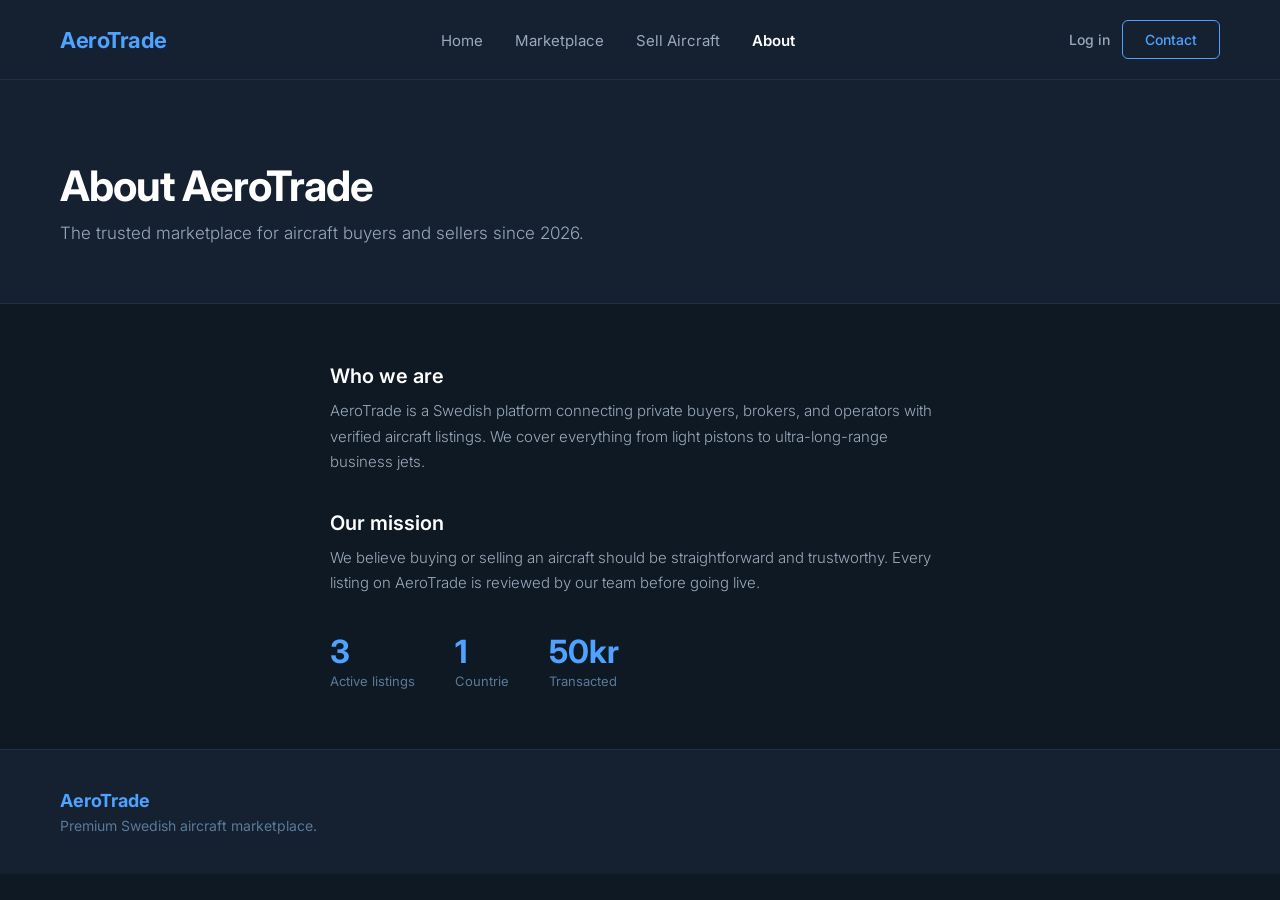
==== Main/about.html @ 5b239044 "[update] quick save" ====
<!DOCTYPE html>
<html lang="en">
<head>
    <meta charset="UTF-8">
    <meta name="viewport" content="width=device-width, initial-scale=1.0">
    <title>About – AeroTrade</title>
    <link rel="stylesheet" href="style.css">
    <link href="https://fonts.googleapis.com/css2?family=Inter:wght@300;400;500;600;700&display=swap" rel="stylesheet">
</head>
<body>

    <header>
        <nav class="navbar">
            <div class="logo">AeroTrade</div>
            <ul class="nav-links">
                <li><a href="index.html">Home</a></li>
                <li><a href="marketplace.html">Marketplace</a></li>
                <li><a href="sell.html">Sell Aircraft</a></li>
                <li><a href="about.html" class="active">About</a></li>
            </ul>
            <div class="nav-right">
                <a href="login.html" class="login-btn">Log in</a>
                <a href="contact.html" class="nav-button">Contact</a>
            </div>
            <button class="hamburger" id="hamburger" onclick="toggleMenu()">
                <span></span><span></span><span></span>
            </button>
        </nav>
        <div class="mobile-menu" id="mobileMenu">
            <a href="index.html" onclick="toggleMenu()">Home</a>
            <a href="marketplace.html" onclick="toggleMenu()">Marketplace</a>
            <a href="sell.html" onclick="toggleMenu()">Sell Aircraft</a>
            <a href="about.html" onclick="toggleMenu()">About</a>
            <a href="contact.html" onclick="toggleMenu()">Contact</a>
            <a href="login.html" class="mobile-login" onclick="toggleMenu()">Log in</a>
        </div>
    </header>

    <section class="page-hero">
        <h1>About AeroTrade</h1>
        <p>The trusted marketplace for aircraft buyers and sellers since 2026.</p>
    </section>

    <section class="about-section">
        <div class="about-block">
            <h2>Who we are</h2>
            <p>AeroTrade is a Swedish platform connecting private buyers, brokers, and operators with verified aircraft listings. We cover everything from light pistons to ultra-long-range business jets.</p>
        </div>
        <div class="about-block">
            <h2>Our mission</h2>
            <p>We believe buying or selling an aircraft should be straightforward and trustworthy. Every listing on AeroTrade is reviewed by our team before going live.</p>
        </div>
        <div class="about-stats">
            <div class="about-stat">
                <strong>3</strong>
                <span>Active listings</span>
            </div>
            <div class="about-stat">
                <strong>1</strong>
                <span>Countrie</span>
            </div>
            <div class="about-stat">
                <strong>50kr</strong>
                <span>Transacted</span>
            </div>
        </div>
    </section>

    <footer>
        <div class="footer-content">
            <h3>AeroTrade</h3>
            <p>Premium Swedish aircraft marketplace.</p>
        </div>
    </footer>

    <script src="script.js"></script>
</body>
</html>
---- Main/style.css ----
* {
    margin: 0;
    padding: 0;
    box-sizing: border-box;
}

body {
    font-family: 'Inter', sans-serif;
    background-color: #0f1923;
    color: white;
}

/* NAVBAR */

.navbar {
    display: flex;
    justify-content: space-between;
    align-items: center;
    padding: 20px 60px;
    background-color: #152030;
    border-bottom: 1px solid #1e3048;
}

.logo {
    font-size: 22px;
    font-weight: 700;
    color: #4da3ff;
    letter-spacing: -0.5px;
}

.nav-links {
    display: flex;
    list-style: none;
    gap: 32px;
}

.nav-links a {
    color: #99aabb;
    text-decoration: none;
    font-size: 15px;
    font-weight: 400;
}

.nav-links a:hover {
    color: white;
}

.nav-links a.active {
    color: white;
    font-weight: 600;
}

.nav-right {
    display: flex;
    align-items: center;
    gap: 12px;
}

.login-btn {
    color: #99aabb;
    text-decoration: none;
    font-size: 14px;
    font-weight: 500;
}

.login-btn:hover {
    color: white;
}

.nav-button {
    padding: 10px 22px;
    border: 1px solid #4da3ff;
    background-color: transparent;
    color: #4da3ff;
    font-size: 14px;
    font-weight: 500;
    border-radius: 6px;
    cursor: pointer;
    font-family: 'Inter', sans-serif;
    text-decoration: none;
}

.nav-button:hover {
    background-color: #4da3ff;
    color: #0f1923;
}

.hamburger {
    display: none;
    flex-direction: column;
    gap: 5px;
    background: none;
    border: none;
    cursor: pointer;
    padding: 4px;
}

.hamburger span {
    display: block;
    width: 24px;
    height: 2px;
    background-color: white;
    border-radius: 2px;
    transition: 0.3s;
}

.hamburger.open span:nth-child(1) {
    transform: translateY(7px) rotate(45deg);
}

.hamburger.open span:nth-child(2) {
    opacity: 0;
}

.hamburger.open span:nth-child(3) {
    transform: translateY(-7px) rotate(-45deg);
}

/* MOBILMENY */

.mobile-menu {
    display: none;
    flex-direction: column;
    background-color: #0f1923;
    border-bottom: 1px solid #1e3048;
}

.mobile-menu.open {
    display: flex;
}

.mobile-menu a {
    color: #99aabb;
    text-decoration: none;
    font-size: 16px;
    font-weight: 400;
    padding: 16px 24px;
    border-bottom: 1px solid #1a2a3a;
    transition: background-color 0.2s, color 0.2s;
}

.mobile-menu a:last-child {
    border-bottom: none;
}

.mobile-menu a:hover {
    background-color: #152030;
    color: white;
}

.mobile-login {
    color: #4da3ff !important;
    font-weight: 500 !important;
}

/* HERO */

.hero {
    padding: 120px 60px;
    background-color: #152030;
    border-bottom: 1px solid #1e3048;
}

.hero h1 {
    font-size: 52px;
    font-weight: 700;
    margin-bottom: 16px;
    letter-spacing: -1px;
    line-height: 1.15;
}

.hero p {
    font-size: 18px;
    color: #99aabb;
    margin-bottom: 36px;
    font-weight: 300;
    max-width: 480px;
}

.hero-buttons {
    display: flex;
    gap: 14px;
    align-items: center;
}

.primary-btn {
    padding: 13px 28px;
    background-color: #4da3ff;
    color: #0f1923;
    border: none;
    border-radius: 6px;
    font-size: 15px;
    font-weight: 600;
    cursor: pointer;
    font-family: 'Inter', sans-serif;
    text-decoration: none;
    display: inline-block;
}

.primary-btn:hover {
    background-color: #6fb4ff;
}

.secondary-btn {
    padding: 13px 28px;
    background-color: transparent;
    color: white;
    border: 1px solid #2e4a66;
    border-radius: 6px;
    font-size: 15px;
    font-weight: 400;
    cursor: pointer;
    font-family: 'Inter', sans-serif;
    text-decoration: none;
    display: inline-block;
}

.secondary-btn:hover {
    border-color: #99aabb;
}

/* FEATURED */

.featured {
    padding: 70px 60px;
    max-width: 1200px;
    margin: 0 auto;
}

.section-title {
    margin-bottom: 28px;
}

.section-title h2 {
    font-size: 30px;
    font-weight: 600;
    letter-spacing: -0.5px;
}

.search-bar {
    width: 340px;
    padding: 11px 16px;
    background-color: #152030;
    border: 1px solid #1e3048;
    border-radius: 6px;
    color: white;
    font-size: 14px;
    font-family: 'Inter', sans-serif;
    margin-bottom: 36px;
    display: block;
    outline: none;
}

.search-bar::placeholder {
    color: #5a7a99;
}

.search-bar:focus {
    border-color: #4da3ff;
}

.aircraft-grid {
    display: flex;
    gap: 24px;
    flex-wrap: wrap;
}

.aircraft-card {
    width: 320px;
    background-color: #152030;
    border-radius: 12px;
    border: 1px solid #1e3048;
    overflow: hidden;
}

.aircraft-card:hover {
    border-color: #2e5a88;
}

.aircraft-card img {
    width: 100%;
    height: 190px;
    object-fit: cover;
    display: block;
}

.card-content {
    padding: 18px 20px 20px;
}

.card-content h3 {
    font-size: 18px;
    font-weight: 600;
    margin-bottom: 8px;
}

.price {
    color: #4da3ff;
    font-size: 16px;
    font-weight: 600;
    margin-bottom: 6px;
}

.specs {
    color: #99aabb;
    font-size: 13px;
    margin-bottom: 18px;
    font-weight: 300;
}

.card-btn {
    width: 100%;
    padding: 10px;
    background-color: transparent;
    color: #4da3ff;
    border: 1px solid #4da3ff;
    border-radius: 6px;
    font-size: 14px;
    font-weight: 500;
    cursor: pointer;
    font-family: 'Inter', sans-serif;
}

.card-btn:hover {
    background-color: #4da3ff;
    color: #0f1923;
}

/* MODAL */

.modal-overlay {
    display: none;
    position: fixed;
    top: 0;
    left: 0;
    width: 100%;
    height: 100%;
    background-color: rgba(0, 0, 0, 0.7);
    justify-content: center;
    align-items: center;
    z-index: 999;
}

.modal {
    background-color: #152030;
    border: 1px solid #1e3048;
    border-radius: 12px;
    padding: 36px;
    width: 90%;
    max-width: 480px;
    position: relative;
}

.modal-close {
    position: absolute;
    top: 16px;
    right: 16px;
    background: none;
    border: none;
    color: #99aabb;
    font-size: 18px;
    cursor: pointer;
}

.modal-close:hover {
    color: white;
}

.modal h2 {
    font-size: 24px;
    font-weight: 600;
    margin-bottom: 10px;
}

.modal-price {
    color: #4da3ff;
    font-size: 20px;
    font-weight: 600;
    margin-bottom: 6px;
}

.modal-specs {
    color: #99aabb;
    font-size: 13px;
    margin-bottom: 16px;
}

.modal-desc {
    color: #ccd6e0;
    font-size: 15px;
    line-height: 1.6;
    font-weight: 300;
}

/* FOOTER */

footer {
    padding: 40px 60px;
    background-color: #152030;
    border-top: 1px solid #1e3048;
}

.footer-content h3 {
    font-size: 18px;
    font-weight: 700;
    color: #4da3ff;
    margin-bottom: 6px;
}

.footer-content p {
    color: #5a7a99;
    font-size: 14px;
}

/* PAGE HERO (undersidor) */

.page-hero {
    padding: 80px 60px 60px;
    background-color: #152030;
    border-bottom: 1px solid #1e3048;
}

.page-hero h1 {
    font-size: 42px;
    font-weight: 700;
    letter-spacing: -1px;
    margin-bottom: 12px;
}

.page-hero p {
    font-size: 17px;
    color: #99aabb;
    font-weight: 300;
}

/* FORMULÄR */

.form-section {
    padding: 60px 24px;
    display: flex;
    justify-content: center;
}

.form-card {
    background-color: #152030;
    border: 1px solid #1e3048;
    border-radius: 12px;
    padding: 40px;
    width: 100%;
    max-width: 500px;
}

.form-card h2 {
    font-size: 22px;
    font-weight: 600;
    margin-bottom: 6px;
}

.form-sub {
    color: #5a7a99;
    font-size: 14px;
    margin-bottom: 28px;
    font-weight: 300;
}

.form-group {
    margin-bottom: 20px;
}

.form-group label {
    display: block;
    font-size: 13px;
    font-weight: 500;
    color: #99aabb;
    margin-bottom: 7px;
}

.form-group input,
.form-group textarea {
    width: 100%;
    padding: 11px 14px;
    background-color: #0f1923;
    border: 1px solid #1e3048;
    border-radius: 6px;
    color: white;
    font-size: 14px;
    font-family: 'Inter', sans-serif;
    outline: none;
    transition: border-color 0.2s;
}

.form-group input:focus,
.form-group textarea:focus {
    border-color: #4da3ff;
}

.form-group textarea {
    height: 120px;
    resize: vertical;
}

.field-error {
    color: #ff6b6b;
    font-size: 12px;
    margin-top: 5px;
    min-height: 16px;
}

.success-msg {
    color: #4dffa3;
    font-size: 14px;
    margin-top: 14px;
    text-align: center;
    font-weight: 500;
}

/* LOGIN-FLIKAR */

.login-tabs {
    display: flex;
    margin-bottom: 28px;
    border-bottom: 1px solid #1e3048;
}

.tab-btn {
    flex: 1;
    padding: 12px;
    background: none;
    border: none;
    color: #5a7a99;
    font-family: 'Inter', sans-serif;
    font-size: 14px;
    font-weight: 500;
    cursor: pointer;
    border-bottom: 2px solid transparent;
    margin-bottom: -1px;
    transition: color 0.2s, border-color 0.2s;
}

.tab-btn.active {
    color: white;
    border-bottom: 2px solid #4da3ff;
}

.tab-btn:hover {
    color: #99aabb;
}

/* ABOUT */

.about-section {
    max-width: 700px;
    margin: 0 auto;
    padding: 60px 40px;
}

.about-block {
    margin-bottom: 36px;
}

.about-block h2 {
    font-size: 20px;
    font-weight: 600;
    margin-bottom: 10px;
}

.about-block p {
    color: #99aabb;
    font-size: 15px;
    font-weight: 300;
    line-height: 1.7;
}

.about-stats {
    display: flex;
    gap: 40px;
    margin-top: 20px;
    flex-wrap: wrap;
}

.about-stat {
    display: flex;
    flex-direction: column;
}

.about-stat strong {
    font-size: 32px;
    font-weight: 700;
    color: #4da3ff;
}

.about-stat span {
    font-size: 13px;
    color: #5a7a99;
    margin-top: 2px;
}

/* SÖKAUTOCOMPLETIONS */

.search-wrapper {
    position: relative;
    width: 340px;
    margin-bottom: 36px;
}

.search-wrapper .search-bar {
    width: 100%;
    margin-bottom: 0;
}

.autocomplete-list {
    position: absolute;
    top: 100%;
    left: 0;
    right: 0;
    background-color: #152030;
    border: 1px solid #1e3048;
    border-top: none;
    border-radius: 0 0 6px 6px;
    z-index: 100;
    display: none;
}

.autocomplete-item {
    padding: 10px 16px;
    font-size: 14px;
    color: #99aabb;
    cursor: pointer;
    display: flex;
    align-items: center;
    gap: 10px;
}

.autocomplete-item:hover {
    background-color: #1e3048;
    color: white;
}

.autocomplete-item img {
    width: 40px;
    height: 28px;
    object-fit: cover;
    border-radius: 3px;
}

/* RESPONSIV */

@media screen and (max-width: 768px) {
    .nav-links { display: none; }
    .nav-right { display: none; }
    .hamburger { display: flex; }

    .navbar { padding: 18px 24px; }

    .hero { padding: 70px 24px; }
    .hero h1 { font-size: 34px; }
    .hero p { font-size: 16px; }

    .hero-buttons { flex-direction: column; }
    .primary-btn { width: 100%; text-align: center; }
    .secondary-btn { width: 100%; text-align: center; }

    .featured { padding: 50px 24px; }

    .search-wrapper { width: 100%; }
    .search-bar { width: 100%; }

    .aircraft-card { width: 100%; }

    footer { padding: 32px 24px; }

    .page-hero { padding: 60px 24px 40px; }
    .page-hero h1 { font-size: 30px; }

    .about-section { padding: 40px 24px; }

    .form-card { padding: 28px 20px; }
}
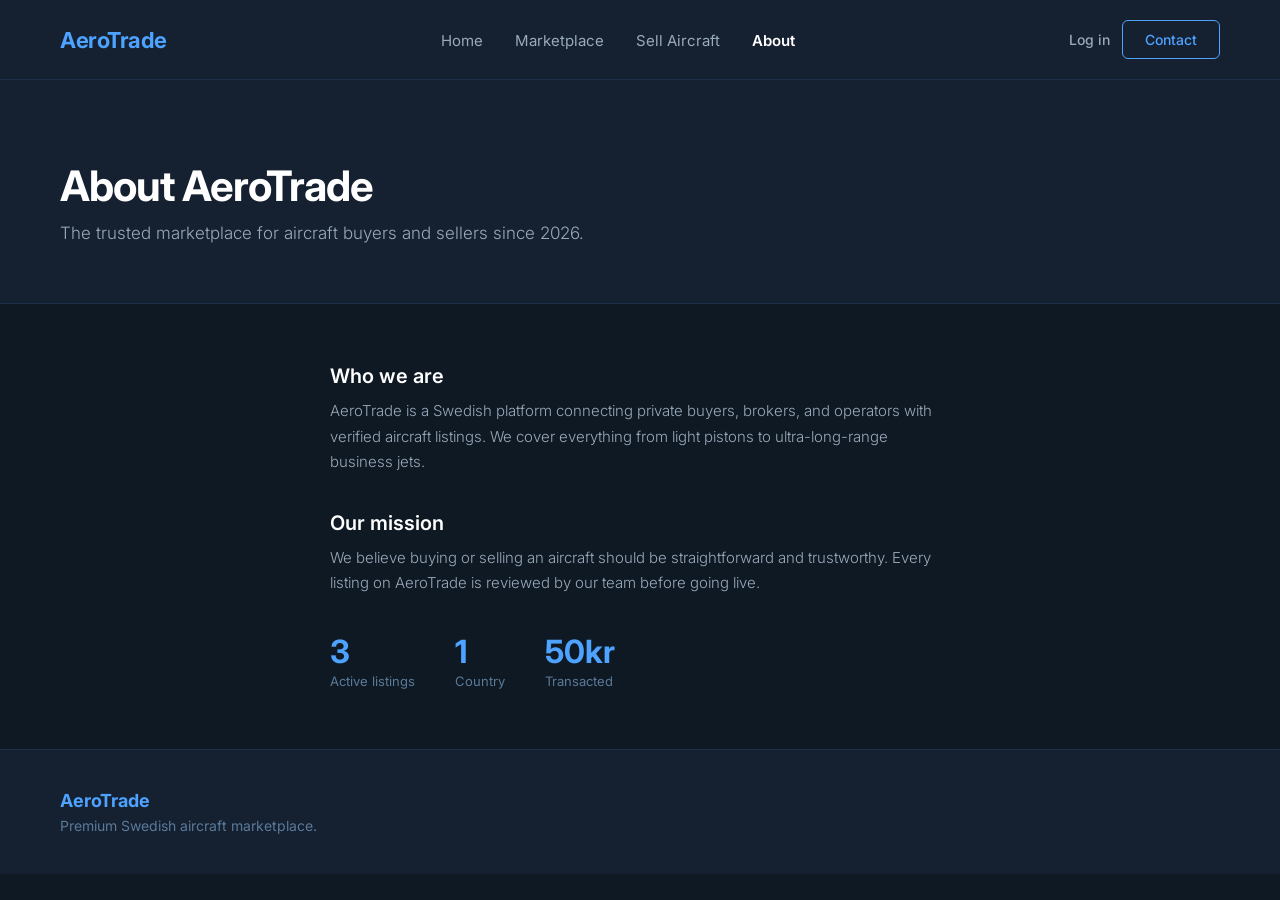
==== commit ab1a029f: "[update]" ====
--- a/Main/about.html
+++ b/Main/about.html
@@ -19,7 +19,7 @@
                 <li><a href="about.html" class="active">About</a></li>
             </ul>
             <div class="nav-right">
-                <a href="login.html" class="login-btn">Log in</a>
+                <a href="login.html" class="login-btn" id="loginNavBtn">Log in</a>
                 <a href="contact.html" class="nav-button">Contact</a>
             </div>
             <button class="hamburger" id="hamburger" onclick="toggleMenu()">
@@ -32,7 +32,7 @@
             <a href="sell.html" onclick="toggleMenu()">Sell Aircraft</a>
             <a href="about.html" onclick="toggleMenu()">About</a>
             <a href="contact.html" onclick="toggleMenu()">Contact</a>
-            <a href="login.html" class="mobile-login" onclick="toggleMenu()">Log in</a>
+            <a href="login.html" class="mobile-login" id="mobileLoginBtn" onclick="toggleMenu()">Log in</a>
         </div>
     </header>
 
@@ -57,7 +57,7 @@
             </div>
             <div class="about-stat">
                 <strong>1</strong>
-                <span>Countrie</span>
+                <span>Country</span>
             </div>
             <div class="about-stat">
                 <strong>50kr</strong>
--- a/Main/style.css
+++ b/Main/style.css
@@ -9,8 +9,6 @@
     background-color: #0f1923;
     color: white;
 }
-
-/* NAVBAR */
 
 .navbar {
     display: flex;
@@ -116,8 +114,6 @@
     transform: translateY(-7px) rotate(-45deg);
 }
 
-/* MOBILMENY */
-
 .mobile-menu {
     display: none;
     flex-direction: column;
@@ -152,8 +148,6 @@
     color: #4da3ff !important;
     font-weight: 500 !important;
 }
-
-/* HERO */
 
 .hero {
     padding: 120px 60px;
@@ -219,8 +213,6 @@
     border-color: #99aabb;
 }
 
-/* FEATURED */
-
 .featured {
     padding: 70px 60px;
     max-width: 1200px;
@@ -325,8 +317,6 @@
     background-color: #4da3ff;
     color: #0f1923;
 }
-
-/* MODAL */
 
 .modal-overlay {
     display: none;
@@ -392,8 +382,6 @@
     font-weight: 300;
 }
 
-/* FOOTER */
-
 footer {
     padding: 40px 60px;
     background-color: #152030;
@@ -412,8 +400,6 @@
     font-size: 14px;
 }
 
-/* PAGE HERO (undersidor) */
-
 .page-hero {
     padding: 80px 60px 60px;
     background-color: #152030;
@@ -432,8 +418,6 @@
     color: #99aabb;
     font-weight: 300;
 }
-
-/* FORMULÄR */
 
 .form-section {
     padding: 60px 24px;
@@ -514,8 +498,6 @@
     font-weight: 500;
 }
 
-/* LOGIN-FLIKAR */
-
 .login-tabs {
     display: flex;
     margin-bottom: 28px;
@@ -546,8 +528,6 @@
     color: #99aabb;
 }
 
-/* ABOUT */
-
 .about-section {
     max-width: 700px;
     margin: 0 auto;
@@ -594,8 +574,6 @@
     color: #5a7a99;
     margin-top: 2px;
 }
-
-/* SÖKAUTOCOMPLETIONS */
 
 .search-wrapper {
     position: relative;
@@ -643,8 +621,6 @@
     border-radius: 3px;
 }
 
-/* RESPONSIV */
-
 @media screen and (max-width: 768px) {
     .nav-links { display: none; }
     .nav-right { display: none; }
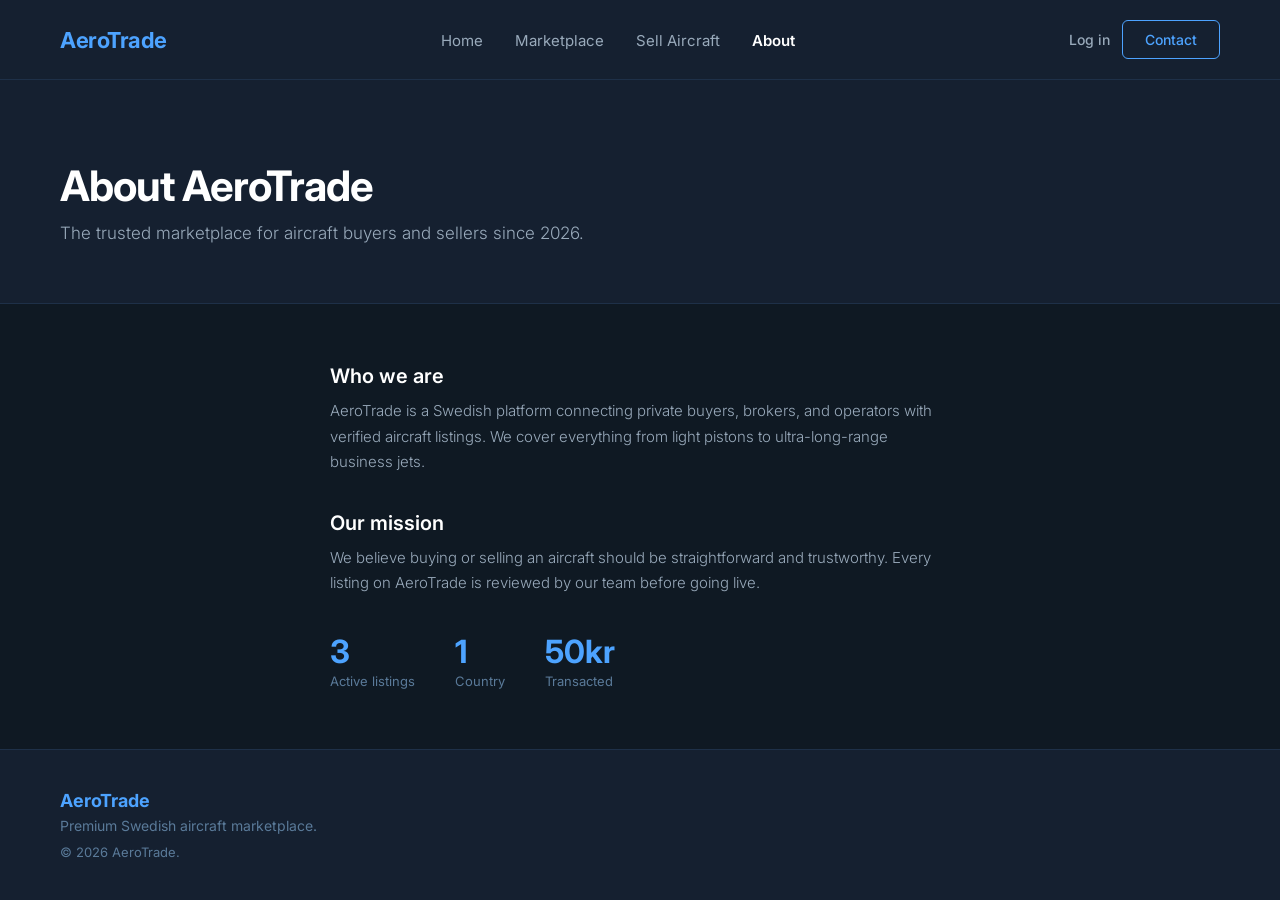
==== commit 435b3422: "[update] finnishing touch" ====
--- a/Main/about.html
+++ b/Main/about.html
@@ -21,6 +21,9 @@
             <div class="nav-right">
                 <a href="login.html" class="login-btn" id="loginNavBtn">Log in</a>
                 <a href="contact.html" class="nav-button">Contact</a>
+                <div class="user-menu" id="userMenu">
+                    <button onclick="logout()" class="logout-btn">Logga ut</button>
+                </div>
             </div>
             <button class="hamburger" id="hamburger" onclick="toggleMenu()">
                 <span></span><span></span><span></span>
@@ -70,6 +73,7 @@
         <div class="footer-content">
             <h3>AeroTrade</h3>
             <p>Premium Swedish aircraft marketplace.</p>
+            <p class="copyright">&copy; <span id="copyrightYear"></span> AeroTrade. </p>
         </div>
     </footer>
 
--- a/Main/style.css
+++ b/Main/style.css
@@ -81,6 +81,45 @@
 .nav-button:hover {
     background-color: #4da3ff;
     color: #0f1923;
+}
+
+.nav-right {
+    position: relative;
+}
+
+.user-menu {
+    display: none;
+    position: absolute;
+    top: 100%;
+    right: 0;
+    background-color: #152030;
+    border: 1px solid #1e3048;
+    border-radius: 6px;
+    margin-top: 8px;
+    z-index: 500;
+    min-width: 150px;
+}
+
+.user-menu.open {
+    display: block;
+}
+
+.logout-btn {
+    width: 100%;
+    padding: 12px 16px;
+    background: none;
+    border: none;
+    color: #ff6b6b;
+    text-align: left;
+    font-size: 14px;
+    font-family: 'Inter', sans-serif;
+    cursor: pointer;
+    transition: background-color 0.2s, color 0.2s;
+}
+
+.logout-btn:hover {
+    background-color: #1e3048;
+    color: #ff8888;
 }
 
 .hamburger {
@@ -329,16 +368,59 @@
     justify-content: center;
     align-items: center;
     z-index: 999;
+    opacity: 0;
+    transition: opacity 0.2s ease;
+}
+
+.modal-overlay.open {
+    display: flex;
+    opacity: 1;
+}
+
+body.modal-open {
+    overflow: hidden;
 }
 
 .modal {
     background-color: #152030;
     border: 1px solid #1e3048;
     border-radius: 12px;
-    padding: 36px;
+    padding: 24px 24px 28px;
     width: 90%;
-    max-width: 480px;
+    max-width: 520px;
     position: relative;
+    transform: translateY(20px);
+    opacity: 0;
+    transition: transform 0.25s ease, opacity 0.25s ease;
+}
+
+.modal-image {
+    width: 100%;
+    height: 220px;
+    object-fit: cover;
+    border-radius: 12px;
+    margin-bottom: 18px;
+}
+
+.modal-seller,
+.modal-location {
+    color: #9bb6d8;
+    font-size: 14px;
+    margin-bottom: 6px;
+}
+
+.modal-location {
+    color: #7fc3ff;
+}
+
+.modal-desc {
+    margin-top: 14px;
+    line-height: 1.7;
+}
+
+.modal-overlay.open .modal {
+    transform: translateY(0);
+    opacity: 1;
 }
 
 .modal-close {
@@ -393,6 +475,12 @@
     font-weight: 700;
     color: #4da3ff;
     margin-bottom: 6px;
+}
+
+.footer-content .copyright {
+    margin-top: 10px;
+    color: #5a7a99;
+    font-size: 13px;
 }
 
 .footer-content p {
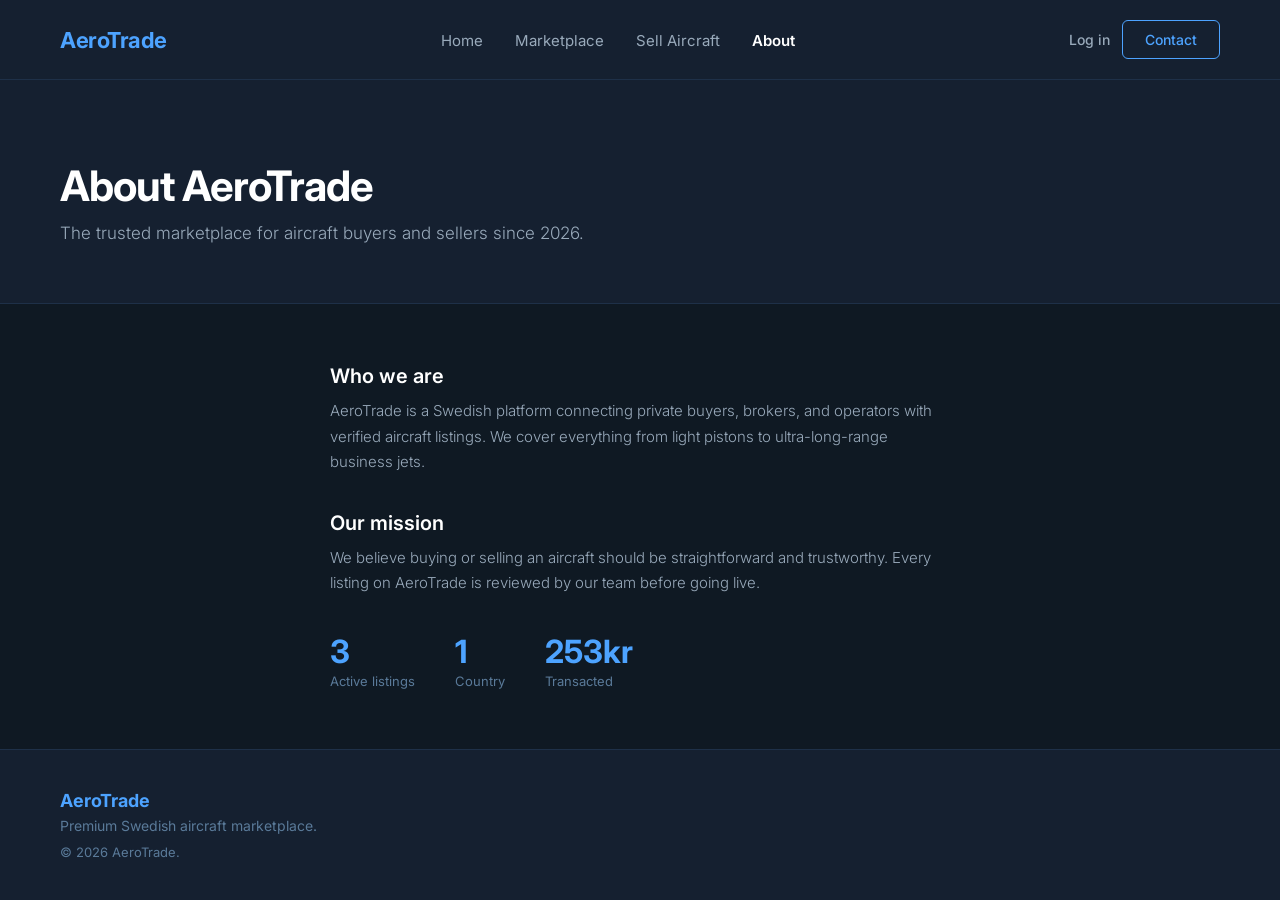
==== commit ffb240d9: "[något]" ====
--- a/Main/about.html
+++ b/Main/about.html
@@ -63,7 +63,7 @@
                 <span>Country</span>
             </div>
             <div class="about-stat">
-                <strong>50kr</strong>
+                <strong>253kr</strong>
                 <span>Transacted</span>
             </div>
         </div>
